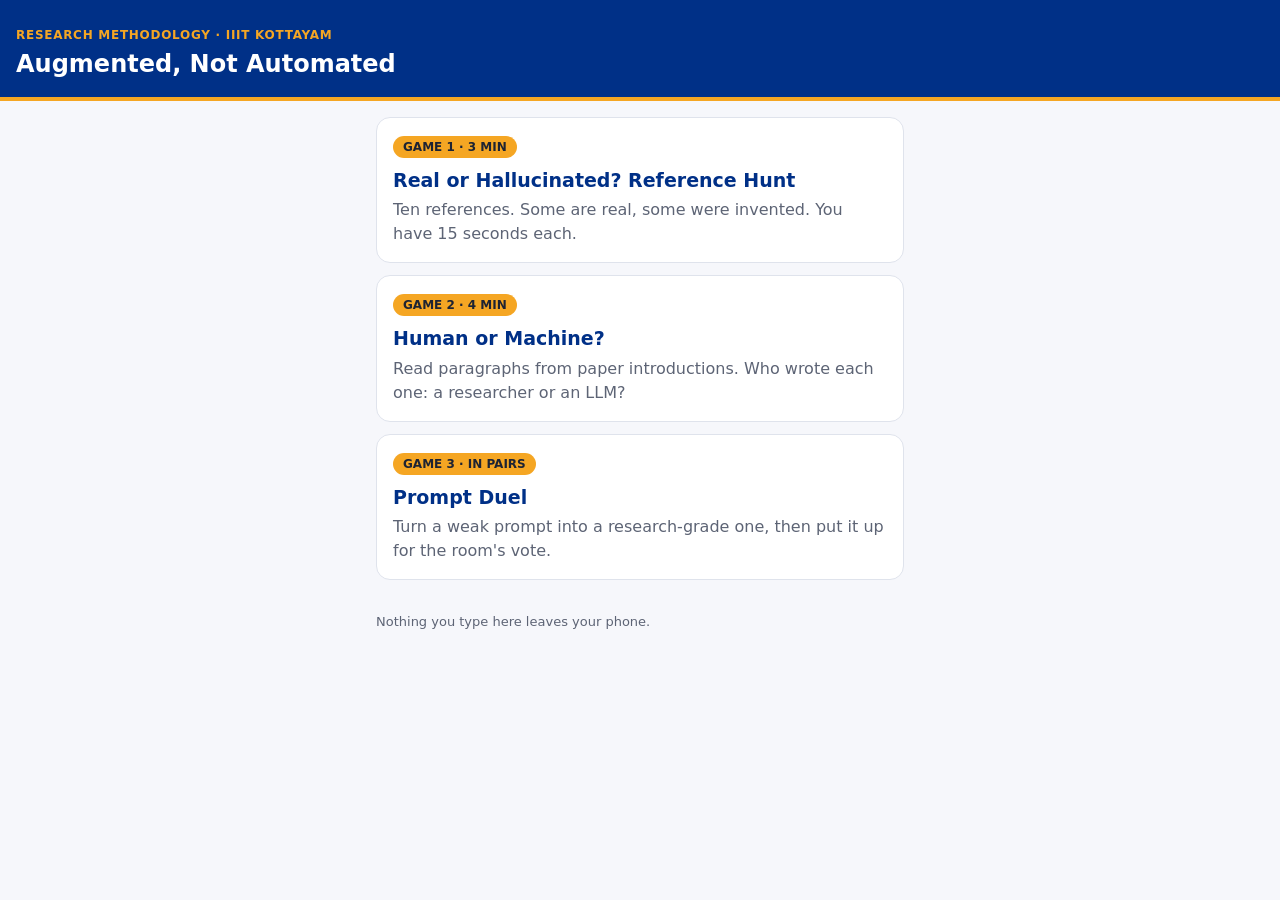
==== index.html @ 7018e693 "Add Reference Hunt, Human or Machine and Prompt Duel games Static, phone-first pages for the Augment" ====
<!doctype html>
<html lang="en">
<head>
<meta charset="utf-8">
<meta name="viewport" content="width=device-width, initial-scale=1">
<title>Augmented, Not Automated — Games</title>
<style>
  :root{--navy:#003087;--gold:#F5A623;--bg:#f6f7fb;--card:#fff;--ink:#1d2333;--muted:#5d6475;--line:#dfe3ec}
  @media (prefers-color-scheme:dark){:root{--bg:#0e1424;--card:#172038;--ink:#eef1f8;--muted:#a3abc0;--line:#2a3554}}
  *{box-sizing:border-box}
  body{margin:0;background:var(--bg);color:var(--ink);font:16px/1.5 system-ui,-apple-system,"Segoe UI",Roboto,sans-serif}
  header{background:var(--navy);color:#fff;padding:22px 16px 18px;border-bottom:4px solid var(--gold)}
  header small{color:var(--gold);font-weight:700;letter-spacing:.06em;font-size:12px}
  header h1{margin:4px 0 0;font-size:24px;line-height:1.2}
  main{max-width:560px;margin:0 auto;padding:16px}
  a.card{display:block;background:var(--card);border:1px solid var(--line);border-radius:14px;padding:16px;margin:0 0 12px;color:inherit;text-decoration:none}
  a.card:active{transform:scale(.99)}
  .k{display:inline-block;background:var(--gold);color:#1d2333;font-weight:800;border-radius:999px;padding:2px 10px;font-size:12px}
  h2{margin:8px 0 4px;font-size:19px;color:var(--navy)}
  @media (prefers-color-scheme:dark){h2{color:#8fb1ff}}
  p{margin:0;color:var(--muted)}
  footer{max-width:560px;margin:0 auto;padding:4px 16px 28px;color:var(--muted);font-size:13px}
</style>
</head>
<body>
<header>
  <small>RESEARCH METHODOLOGY · IIIT KOTTAYAM</small>
  <h1>Augmented, Not Automated</h1>
</header>
<main>
  <a class="card" href="reference-hunt.html">
    <span class="k">GAME 1 · 3 MIN</span>
    <h2>Real or Hallucinated? Reference Hunt</h2>
    <p>Ten references. Some are real, some were invented. You have 15 seconds each.</p>
  </a>
  <a class="card" href="human-or-machine.html">
    <span class="k">GAME 2 · 4 MIN</span>
    <h2>Human or Machine?</h2>
    <p>Read paragraphs from paper introductions. Who wrote each one: a researcher or an LLM?</p>
  </a>
  <a class="card" href="prompt-duel.html">
    <span class="k">GAME 3 · IN PAIRS</span>
    <h2>Prompt Duel</h2>
    <p>Turn a weak prompt into a research-grade one, then put it up for the room's vote.</p>
  </a>
</main>
<footer>Nothing you type here leaves your phone.</footer>
</body>
</html>
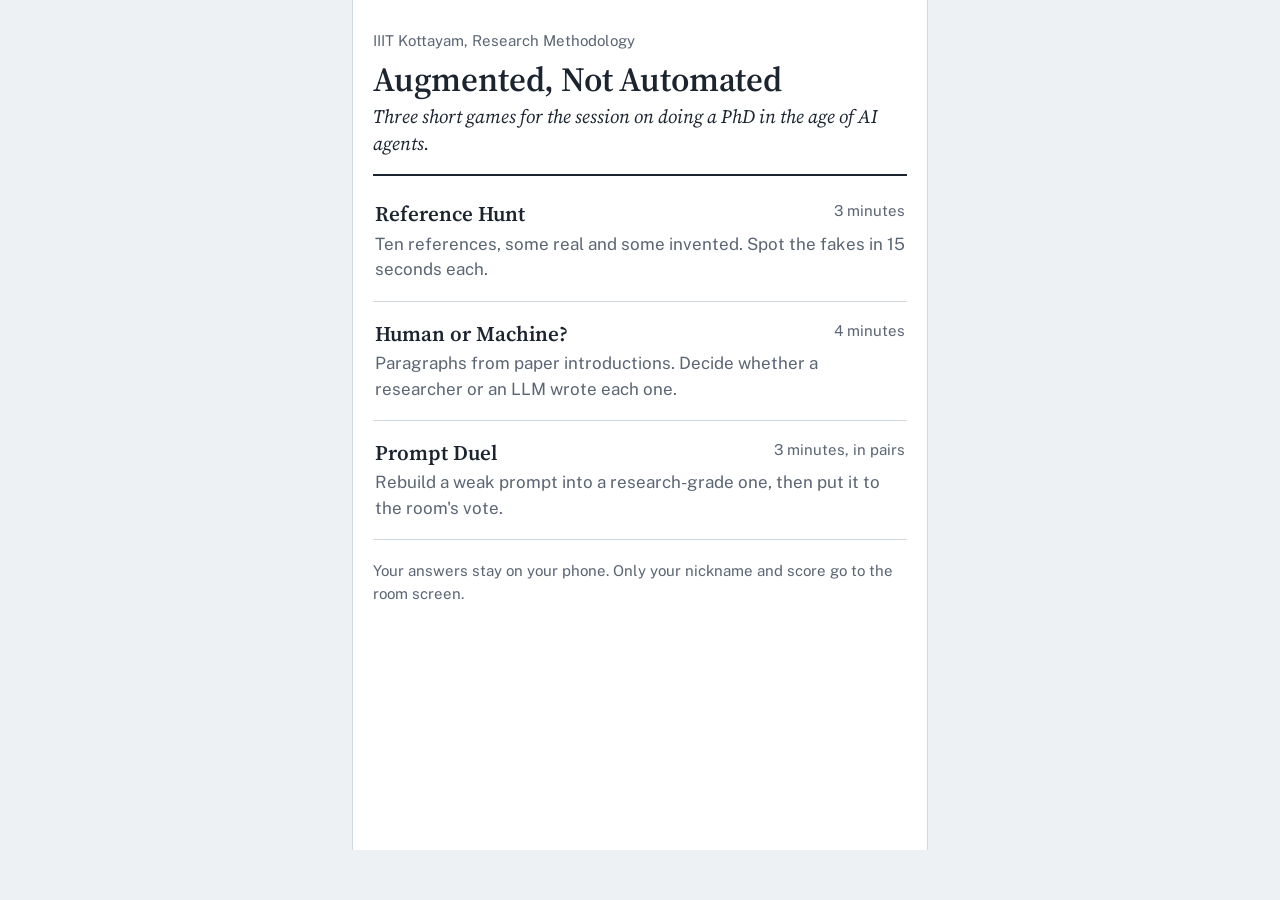
==== commit a1263e79: "Redesign games and room screen; self-host fonts - New visual system: references set like a reference" ====
--- a/index.html
+++ b/index.html
@@ -3,47 +3,41 @@
 <head>
 <meta charset="utf-8">
 <meta name="viewport" content="width=device-width, initial-scale=1">
-<title>Augmented, Not Automated — Games</title>
+<title>Augmented, Not Automated: games</title>
+<link rel="stylesheet" href="style.css">
 <style>
-  :root{--navy:#003087;--gold:#F5A623;--bg:#f6f7fb;--card:#fff;--ink:#1d2333;--muted:#5d6475;--line:#dfe3ec}
-  @media (prefers-color-scheme:dark){:root{--bg:#0e1424;--card:#172038;--ink:#eef1f8;--muted:#a3abc0;--line:#2a3554}}
-  *{box-sizing:border-box}
-  body{margin:0;background:var(--bg);color:var(--ink);font:16px/1.5 system-ui,-apple-system,"Segoe UI",Roboto,sans-serif}
-  header{background:var(--navy);color:#fff;padding:22px 16px 18px;border-bottom:4px solid var(--gold)}
-  header small{color:var(--gold);font-weight:700;letter-spacing:.06em;font-size:12px}
-  header h1{margin:4px 0 0;font-size:24px;line-height:1.2}
-  main{max-width:560px;margin:0 auto;padding:16px}
-  a.card{display:block;background:var(--card);border:1px solid var(--line);border-radius:14px;padding:16px;margin:0 0 12px;color:inherit;text-decoration:none}
-  a.card:active{transform:scale(.99)}
-  .k{display:inline-block;background:var(--gold);color:#1d2333;font-weight:800;border-radius:999px;padding:2px 10px;font-size:12px}
-  h2{margin:8px 0 4px;font-size:19px;color:var(--navy)}
-  @media (prefers-color-scheme:dark){h2{color:#8fb1ff}}
-  p{margin:0;color:var(--muted)}
-  footer{max-width:560px;margin:0 auto;padding:4px 16px 28px;color:var(--muted);font-size:13px}
+  .masthead{padding:8px 0 18px;border-bottom:2px solid var(--ink);margin-bottom:6px}
+  .masthead p{margin:0;color:var(--muted);font-size:15px}
+  .masthead h1{font-size:34px;margin:6px 0 4px}
+  .masthead .sub{font:italic 400 19px/1.4 var(--serif);color:var(--ink)}
+  .toc{list-style:none;margin:0;padding:0}
+  .toc li{border-bottom:1px solid var(--rule)}
+  .toc a{display:grid;grid-template-columns:1fr auto;gap:4px 16px;padding:18px 2px;color:var(--ink);text-decoration:none}
+  .toc a:hover .name{text-decoration:underline}
+  .toc .name{font:600 21px/1.3 var(--serif)}
+  .toc .time{color:var(--muted);font-size:15px;white-space:nowrap;align-self:baseline}
+  .toc .what{grid-column:1/-1;color:var(--muted)}
 </style>
 </head>
 <body>
-<header>
-  <small>RESEARCH METHODOLOGY · IIIT KOTTAYAM</small>
-  <h1>Augmented, Not Automated</h1>
-</header>
-<main>
-  <a class="card" href="reference-hunt.html">
-    <span class="k">GAME 1 · 3 MIN</span>
-    <h2>Real or Hallucinated? Reference Hunt</h2>
-    <p>Ten references. Some are real, some were invented. You have 15 seconds each.</p>
-  </a>
-  <a class="card" href="human-or-machine.html">
-    <span class="k">GAME 2 · 4 MIN</span>
-    <h2>Human or Machine?</h2>
-    <p>Read paragraphs from paper introductions. Who wrote each one: a researcher or an LLM?</p>
-  </a>
-  <a class="card" href="prompt-duel.html">
-    <span class="k">GAME 3 · IN PAIRS</span>
-    <h2>Prompt Duel</h2>
-    <p>Turn a weak prompt into a research-grade one, then put it up for the room's vote.</p>
-  </a>
+<main class="sheet">
+  <div class="masthead">
+    <p>IIIT Kottayam, Research Methodology</p>
+    <h1>Augmented, Not Automated</h1>
+    <p class="sub">Three short games for the session on doing a PhD in the age of AI agents.</p>
+  </div>
+  <ul class="toc">
+    <li><a href="reference-hunt.html">
+      <span class="name">Reference Hunt</span><span class="time">3 minutes</span>
+      <span class="what">Ten references, some real and some invented. Spot the fakes in 15 seconds each.</span></a></li>
+    <li><a href="human-or-machine.html">
+      <span class="name">Human or Machine?</span><span class="time">4 minutes</span>
+      <span class="what">Paragraphs from paper introductions. Decide whether a researcher or an LLM wrote each one.</span></a></li>
+    <li><a href="prompt-duel.html">
+      <span class="name">Prompt Duel</span><span class="time">3 minutes, in pairs</span>
+      <span class="what">Rebuild a weak prompt into a research-grade one, then put it to the room's vote.</span></a></li>
+  </ul>
+  <p class="muted small" style="margin-top:20px">Your answers stay on your phone. Only your nickname and score go to the room screen.</p>
 </main>
-<footer>Nothing you type here leaves your phone.</footer>
 </body>
 </html>
--- a/style.css
+++ b/style.css
@@ -0,0 +1,105 @@
+/* Shared look for the classroom games: a reviewer's desk.
+   Interface: Public Sans. Text under judgement: Source Serif 4.
+   Red pen marks what is wrong or fabricated; editor's blue marks what checks out.
+   Fonts are self-hosted (SIL Open Font License; see fonts/). */
+
+@font-face{font-family:"Public Sans";src:url(fonts/public-sans-latin-400-normal.woff2) format("woff2");font-weight:400;font-style:normal;font-display:swap}
+@font-face{font-family:"Public Sans";src:url(fonts/public-sans-latin-700-normal.woff2) format("woff2");font-weight:700;font-style:normal;font-display:swap}
+@font-face{font-family:"Source Serif 4";src:url(fonts/source-serif-4-latin-opsz-normal.woff2) format("woff2-variations");font-weight:200 900;font-style:normal;font-display:swap}
+@font-face{font-family:"Source Serif 4";src:url(fonts/source-serif-4-latin-opsz-italic.woff2) format("woff2-variations");font-weight:200 900;font-style:italic;font-display:swap}
+
+:root{
+  --ground:#EEF1F4;
+  --paper:#FFFFFF;
+  --ink:#1C2430;
+  --muted:#5B6573;
+  --rule:#D3D9E0;
+  --red:#C42B1C;
+  --blue:#2357C6;
+  --field:#F7F9FB;
+  --ui:"Public Sans",system-ui,-apple-system,"Segoe UI",sans-serif;
+  --serif:"Source Serif 4",Georgia,"Times New Roman",serif;
+}
+@media (prefers-color-scheme:dark){
+  :root{--ground:#12161C;--paper:#1A2029;--ink:#E8ECF1;--muted:#9AA4B2;--rule:#2E3744;--red:#F0614F;--blue:#86A8F2;--field:#151A22}
+}
+*{box-sizing:border-box}
+html{-webkit-text-size-adjust:100%}
+body{margin:0;background:var(--ground);color:var(--ink);font:17px/1.5 var(--ui)}
+a{color:var(--blue)}
+:focus-visible{outline:3px solid var(--blue);outline-offset:2px}
+
+/* Top bar: what you're playing, and how far along you are */
+.bar{background:var(--paper);border-bottom:1px solid var(--rule);padding:12px 18px;display:flex;align-items:baseline;justify-content:space-between;gap:12px}
+.bar .title{font:600 19px/1.2 var(--serif);margin:0}
+.bar a{font-size:15px;text-decoration:none}
+.bar a:hover{text-decoration:underline}
+
+/* The sheet of paper everything sits on */
+.sheet{background:var(--paper);max-width:36rem;margin:0 auto;min-height:calc(100vh - 50px);padding:22px 20px 40px;border-left:1px solid var(--rule);border-right:1px solid var(--rule)}
+@media (max-width:36rem){.sheet{border:0}}
+
+h1{font:600 28px/1.2 var(--serif);margin:6px 0 12px;letter-spacing:-.005em}
+h2{font:600 20px/1.3 var(--serif);margin:24px 0 8px}
+p{margin:0 0 12px}
+.muted{color:var(--muted)}
+.small{font-size:15px}
+.hidden{display:none !important}
+hr{border:0;border-top:1px solid var(--rule);margin:20px 0}
+
+/* Progress line under the bar */
+.progress{display:flex;justify-content:space-between;font-size:15px;color:var(--muted);margin-bottom:6px}
+.drain{height:3px;background:var(--rule);margin:0 0 18px}
+.drain i{display:block;height:100%;width:100%;background:var(--ink);transition:width .1s linear}
+
+/* Text being judged: set like a reference list or a manuscript */
+.cite{font:400 19px/1.6 var(--serif);padding-left:1.5em;text-indent:-1.5em;margin:4px 0 20px;
+  text-decoration:line-through;text-decoration-color:transparent;text-decoration-thickness:2px;transition:text-decoration-color .45s ease}
+.cite em{font-style:italic}
+.cite.struck{text-decoration-color:var(--red)}
+.cite.checked{box-shadow:inset 3px 0 0 var(--blue);padding-left:calc(1.5em + 10px)}
+.para{font:400 18px/1.65 var(--serif);margin:4px 0 20px}
+
+/* Buttons: plain, rectangular, legible from a phone at arm's length */
+.btn{display:block;width:100%;border:1.5px solid var(--ink);background:var(--paper);color:var(--ink);border-radius:6px;padding:14px 16px;font:700 17px/1.2 var(--ui);cursor:pointer;text-align:center;text-decoration:none}
+.btn:active{transform:translateY(1px)}
+.btn.primary{background:var(--ink);color:var(--paper)}
+.pair{display:flex;gap:10px}
+.pair .btn{flex:1}
+.btn.blue{border-color:var(--blue);color:var(--blue)}
+.btn.red{border-color:var(--red);color:var(--red)}
+.btn.blue:active{background:var(--blue);color:var(--paper)}
+.btn.red:active{background:var(--red);color:var(--paper)}
+
+/* Feedback after an answer: a margin note, not a banner */
+.note{border-left:3px solid var(--rule);padding:4px 0 4px 14px;margin:0 0 18px}
+.note b{font-weight:700}
+.note.right{border-color:var(--blue)}
+.note.right b{color:var(--blue)}
+.note.wrong{border-color:var(--red)}
+.note.wrong b{color:var(--red)}
+
+/* Inputs */
+label{display:block;font-weight:700;margin:16px 0 4px}
+label .hint{display:block;font-weight:400;color:var(--muted);font-size:15px}
+input[type=text],textarea{width:100%;border:1px solid var(--rule);border-bottom:1.5px solid var(--ink);border-radius:4px 4px 0 0;padding:10px 12px;font:17px/1.45 var(--ui);background:var(--field);color:var(--ink)}
+textarea{resize:vertical}
+input[type=checkbox]{width:20px;height:20px;accent-color:var(--blue);flex:none;margin-top:2px}
+.check{display:flex;gap:10px;align-items:flex-start;font-weight:400;margin:10px 0}
+
+/* Score */
+.score{font:600 64px/1 var(--serif);margin:8px 0 6px}
+.score small{font-size:28px;color:var(--muted);font-weight:400}
+
+/* Lists of items reviewed at the end */
+ol.review{list-style:none;padding:0;margin:0}
+ol.review li{border-top:1px solid var(--rule);padding:14px 0}
+ol.review .cite{font-size:16px;margin:4px 0 6px}
+.verdict{font-weight:700;font-size:15px}
+.verdict.real,.verdict.human{color:var(--blue)}
+.verdict.fake,.verdict.machine{color:var(--red)}
+
+.status{font-size:15px;color:var(--muted);margin-top:10px}
+.warn{border-left:3px solid var(--red);padding:6px 0 6px 12px;color:var(--red);font-size:15px;margin:0 0 16px}
+
+@media (prefers-reduced-motion:reduce){*{transition:none !important}}
